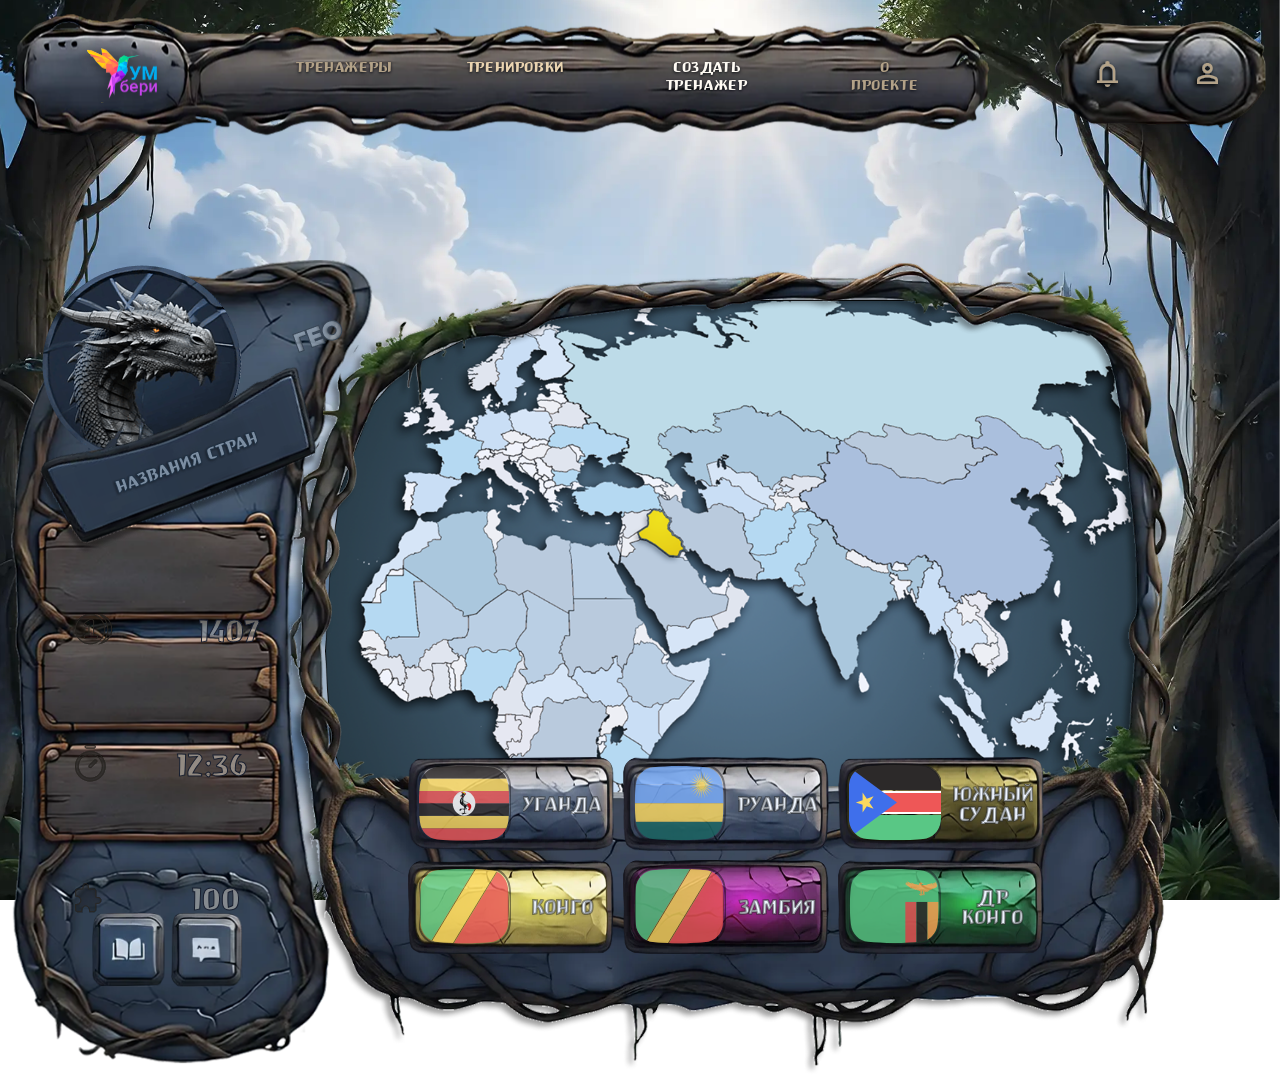
==== index.html @ 072aae8a "finish" ====
<!DOCTYPE html>
<html lang="ru">

<head>
  <meta charset="UTF-8" />
  <meta name="viewport" content="width=device-width, initial-scale=1.0" />
  <title>Умбери | Тестовая верстка</title>
  <link rel="stylesheet" href="assets/style/style.css" />
</head>

<body>
  <div class="quiz-screen" data-screen="country-quiz" data-correct-public-id="0jap-C4Zb2-nXga"
    data-question-label="Демократическая Республика Конго">
    <img class="quiz-screen__background" src="assets/images/fon.png" alt="" aria-hidden="true" />

    <header class="header" role="banner">
      <div class="header_brand">
        <a class="header_logo" href="#" aria-label="На главную">
          <img class="header_logo_image" src="assets/images/logo.svg" alt="Умбери" />
        </a>
        <nav class="header_nav" aria-label="Главное меню">
          <ul class="header_menu">
            <li class="menu_item"><a class="menu_link" href="#">Тренажеры</a></li>
            <li class="menu_item"><a class="menu_link" href="#">Тренировки</a></li>
            <li class="menu_item"><a class="menu_link" href="#">Создать тренажер</a></li>
            <li class="menu_item"><a class="menu_link" href="#">О проекте</a></li>
          </ul>
        </nav>
      </div>


      <div class="header_actions" aria-label="Пользовательские действия">
        <a href="#" class="icon_btn icon_btn_bell" type="button" aria-label="Уведомления">
          <img class="icon_btn_img" src="assets/images/notification.svg" alt="" aria-hidden="true" />
        </a>
        <a href="#" class="icon_btn icon_btn_profile" type="button" aria-label="Профиль">
          <img class="icon_btn_img" src="assets/images/user_icon.svg" alt="" aria-hidden="true" />
        </a>
      </div>
    </header>

    <main class="main_layout" role="main">
      <aside class="sidebar" aria-label="Информационная панель">
        <div class="card" aria-label="Логотип раздела">
          <div class="card_left">
            <img class="card_badge" src="assets/images/sidebar_logo.png" />
          </div>
        </div>
        <section class="metrics" aria-label="Показатели">
          <ul class="metrics_list">
            <li class="metrics_item">
              <span class="metrics_label"><img src="assets/images/sidebar_icon1.svg" alt=""></span>
              <span class="metrics_value">1407</span>
            </li>
            <li class="metrics_item">
              <span class="metrics_label"><img src="assets/images/sidebar_icon2.svg" alt=""></span>
              <span class="metrics_value">12:36</span>
            </li>
            <li class="metrics_item">
              <span class="metrics_label"><img src="assets/images/sidebar_icon3.svg" alt=""></span>
              <span class="metrics_value">100</span>
            </li>
          </ul>
        </section>

        <div class="sidebar_controls" aria-label="Дополнительные действия">
          <a href="#" class="sidebar_btn"><img src="assets/images/sibebar_bottom_img1.svg" alt=""><img
              src="assets/images/sibebar_bottom_img1-hover.svg" alt=""><img
              src="assets/images/sibebar_bottom_img1-active.svg" alt=""></a>
          <a href="#" class="sidebar_btn"><img src="assets/images/sibebar_bottom_img2.svg" alt=""><img
              src="assets/images/sibebar_bottom_img2-hover.svg" alt=""> <img
              src="assets/images/sibebar_bottom_img2-active.svg" alt=""></a>
        </div>
      </aside>

      <section class="main_panel" aria-label="Игровая зона">
        <div class="map" aria-label="Карта мира">
          <img class="map_image" src="assets/images/map.png" alt="Карта мира" />
        </div>
        <img src="assets/images/content_blog.png" alt="" class="content_image" aria-hidden="true" />
        <div class="answers" aria-labelledby="answersTitle">
          <h2 class="answers_title" id="answersTitle">Выберите правильный ответ</h2>
          <p class="answers_status" id="answerStatus" aria-live="polite"></p>
          <div class="answers_grid answer-grid" id="answerGrid" role="listbox" aria-label="Варианты ответа"></div>
        </div>
      </section>
    </main>
  </div>

  <script src="assets/js/main.js" defer></script>
</body>

</html>
---- assets/style/style.css ----
*,
*::before,
*::after {
  box-sizing: border-box;
}

:root {
  --font-title: "Cinzel", "Times New Roman", serif;
  --font-body: "Exo 2", "Trebuchet MS", sans-serif;
  --focus: #9fd5ff;
  --shadow-soft: 0 8px 24px rgba(8, 14, 25, 0.34);
  --shadow-hard: 0 16px 34px rgba(4, 8, 16, 0.46);
  --ink-900: #111927;
  --ink-700: #203252;
  --sky-50: #e8f4ff;
  --sky-100: #c9def5;
  --gold-200: #d9c190;
  --gold-300: #f0d7a6;
  --good-700: #0f7659;
  --good-500: #2dbf85;
  --bad-700: #6d1e5f;
  --bad-500: #be4b95;
}

/* Local Hayate font (placed in assets/fonts/Hayate Regular/) */
@font-face {
  font-family: 'Hayate';
  src: url('../fonts/Hayate Regular/Hayate Regular.ttf') format('truetype');
  font-weight: 400 700;
  font-style: normal;
  font-display: swap;
}

@font-face {
  font-family: 'Axiforma-Black';
  src: url('../fonts/Axiforma-Black/Axiforma-Black.otf') format('truetype');
  font-weight: 400 700;
  font-style: normal;
  font-display: swap;
}


html,
body {
  margin: 0;
  min-height: 100%;
}

body {
  font-family: var(--font-body);
  color: var(--sky-50);

}



.quiz_screen {
  position: relative;
  isolation: isolate;
  min-height: 100%;
  overflow: hidden;
  padding: 18px 18px 20px;
  position: relative;
}

.quiz-screen__background {
  position: absolute;
  inset: 0;
  z-index: -2;
  width: 100%;
  height: 100%;
  object-fit: cover;
  object-position: center;
}


.header {
  position: relative;
  margin: 0 auto;
  align-items: center;
  display: flex;
  justify-content: space-between;
  gap: 24px;
  padding: 14px;
  max-width: 1660px;
}



.header>* {
  position: relative;
  z-index: 1;
}

.header_brand {
  display: flex;
  padding-left: 14px;
  background: url(../images/menu_left.png) no-repeat center left;
  background-size: 100% 100%;
  width: calc(100% - 275px);
  height: 100%;
  min-height: 123px;
  gap: 78px;

}

@media (max-width:1489px) {
  .header_brand {
    gap: 49px;
  }
}

.header_logo {
  display: inline-flex;
  align-items: center;
  justify-content: center;
  width: 250px;
  text-decoration: none;
  border-radius: 8px;
}

.header_logo_image {
  width: 70px;
  height: 56px;
  object-fit: contain;
  filter: drop-shadow(0 3px 6px rgba(0, 0, 0, 0.45));
}

.header_nav {
  display: flex;
  align-items: center;
  justify-content: center;
  padding: 0;
  width: 100%;
  transform: none;
}

.header_logo:focus-visible,
.menu_link:focus-visible,
.icon_btn:focus-visible,
.sidebar-action-button:focus-visible,
.answer-button:focus-visible {
  outline: 2px solid var(--focus);
  outline-offset: 2px;
}

.header_menu {
  list-style: none;
  margin: 0;
  padding: 0;
  display: flex;
  justify-content: space-between;
  gap: 12px;
  width: 100%;
  padding-right: 70px;
}

@media (max-width:1489px) {
  .header_menu {
    padding-right: 40px;
  }
}

.menu_item:nth-child(3) .menu_link {
  color: #FFFBF4;
}

.menu_item:nth-child(2) .menu_link {
  color: #EAD4B1;
}

.menu_link {
  display: inline-flex;
  align-items: center;
  justify-content: center;
  min-height: 36px;
  padding: 26px 40px;
  border: 1px solid transparent;
  text-decoration: none;
  font-family: 'Hayate', var(--font-title);
  font-size: 15px;
  font-weight: 400;
  line-height: 1.2;
  letter-spacing: 0.04em;
  text-transform: uppercase;
  color: #B3A288;
  text-shadow: 0 1px 3px rgba(3, 6, 12, 0.9);
  transition: color 140ms ease, border-color 140ms ease, transform 140ms ease;
  text-align: center;
  text-align: center;
  font-size: 15px;
  font-style: normal;
  font-weight: 400;

}


@media (max-width:1489px) {
  .menu_link {
    padding: 26px 30px;
  }
}

.menu_link:hover {
  color: #f2dfb8;
}

.header_actions {
  display: flex;
  align-items: center;
  justify-content: center;
  justify-self: end;
  width: auto;
  height: auto;
  margin-right: 0;
  transform: none;
  background: url('../images/menu_right.png');
  background-size: 100% 100%;
  width: 211px;
  height: 109px;
}

.icon_btn,
.sidebar-action-button {
  position: relative;
  border: 0;
  cursor: pointer;
  transition: transform 140ms ease, filter 140ms ease, box-shadow 140ms ease;

}

.icon_btn {
  display: flex;
  width: 30px;
  height: 30px;
  border-radius: 50%;
  border: 0;
  background: transparent;
  box-shadow: none;
  width: 90px;
  height: 90px;
  align-items: center;
  justify-content: center;
}

.icon_btn.icon_btn_bell {
  padding-right: 21px;
}

.icon_btn:hover,
.sidebar-action-button:hover {
  transform: translateY(-1px);
  filter: saturate(1.08);
}

.icon_btn:active,
.sidebar-action-button:active {
  transform: translateY(1px);
}

.main_layout {
  margin: 0 auto;
  display: flex;
  justify-content: center;
  align-items: start;
  margin-top: 109px;
  max-width: 1523px;
}

.sidebar,
.main_panel {
  position: relative;
  border: 0;
  border-radius: 0;
  background: transparent;
  box-shadow: none;
  backdrop-filter: none;
}

.sidebar {
  justify-self: center;
  width: calc(29% - 10px);
  aspect-ratio: 424 / 944;
  background: url("../images/sidebar.png") center / 100% 100% no-repeat;
}

.card {
  padding: 0;
  border: 0;
  background: transparent;
  transform: none;
  box-shadow: none;
  overflow: visible;
}

.card_badge {
  position: relative;
  display: block;
  margin: 0 auto;
  max-width: 100%;
  top: -22px;
}

.card_badge img {
  display: block;
  width: 100%;
}

.card_title {
  display: none;
}

.card_value {
  display: none;
}

.quiz-sidebar-actions__background {
  position: absolute;
  inset: 0;
  width: 100%;
  height: 100%;
  object-fit: contain;
  pointer-events: none;
  z-index: 0;
}

.quiz-sidebar-actions__title {
  position: absolute;
  left: 11%;
  right: 11%;
  bottom: 32%;
  margin: 0;
  text-align: center;
  font-family: var(--font-title);
  font-size: 25px;
  font-weight: 700;
  line-height: 1.05;
  letter-spacing: 0.04em;
  text-transform: uppercase;
  color: #7f98bc;
  text-shadow: 0 2px 6px rgba(2, 8, 18, 0.8);
  z-index: 1;
}

.quiz-sidebar-actions__value {
  position: absolute;
  width: 1px;
  height: 1px;
  margin: -1px;
  padding: 0;
  overflow: hidden;
  clip: rect(0 0 0 0);
  clip-path: inset(50%);
  border: 0;
  white-space: nowrap;
}

.metrics_list {
  list-style: none;
  padding-top: 0;
  margin-top: -10px;
  padding-left: 64px;
  display: flex;
  gap: 21px;
  flex-direction: column;
}

.metrics_item {
  min-height: 113px;
  width: 100%;
  display: flex;
  align-items: center;
  justify-content: space-between;
}

.metrics_item:last-child {
  max-width: 165px;
}

.metrics_item:nth-child(2) {
  max-width: 172px;
}

.metrics_item:first-child {
  max-width: 184px;
}


.metrics_label {
  font-size: 10px;
  text-transform: uppercase;
  letter-spacing: 0.07em;
  color: #8696af;
}

.metrics_value {
  color: rgba(255, 247, 233, 0.40);
  text-align: center;
  -webkit-text-stroke-width: 1px;
  -webkit-text-stroke-color: #181F2F;
  font-family: 'Hayate';
  font-size: 32px;
  font-style: normal;
  font-weight: 400;
  line-height: 18px;
  /* 56.25% */
  letter-spacing: 0.1px;
}



.sidebar_controls {
  position: absolute;
  left: 0%;
  right: 0%;
  bottom: 9.6%;
  display: flex;
  gap: 6px;
  align-items: center;
  margin: 0 auto;
  justify-content: center;
  padding-right: 49px;
  width: auto;
  max-width: 200px;
}

.sidebar-action-button {
  flex: 1;
  min-height: 54px;
  border-radius: 11px;
  border: 1px solid rgba(186, 197, 217, 0.44);
  background:
    radial-gradient(circle at 26% 20%, rgba(255, 255, 255, 0.22), transparent 45%),
    linear-gradient(180deg, rgba(74, 100, 146, 0.88), rgba(36, 54, 85, 0.94));
  box-shadow: inset 0 1px 0 rgba(230, 240, 255, 0.28), var(--shadow-soft);
  position: relative;
}

.sidebar_btn {
  flex: 1;
  display: flex;
  align-items: center;
  justify-content: center;
  cursor: pointer;
  position: relative;
}

.sidebar_btn img {
  display: none;
  width: 100%;
  height: auto;
}

.sidebar_btn img:first-child {
  display: block;
}

.sidebar_btn:hover img:first-child {
  display: none;
}

.sidebar_btn:hover img:nth-child(2) {
  display: block;
  filter:
    drop-shadow(0 0 1px #0091ff4e) drop-shadow(0 0 10px #0091ff6f) drop-shadow(0 0 1px #61baff2f);
}

.sidebar_btn:active img:first-child,
.sidebar_btn:active img:nth-child(2) {
  display: none;
}

.sidebar_btn:active img:nth-child(3) {
  display: block;
  filter:
    drop-shadow(0 0 5px #0090ff) drop-shadow(0 0 10px #0090ff) drop-shadow(0 0 20px #0090ff);
}

.main_panel {
  width: 70%;
  position: relative;
  left: -95px;
}

.map {
  border-radius: 24px;
  overflow: hidden;
  border: 0;
  position: absolute;
  top: 40px;
  left: 47px;
}

.content_image {
  position: relative;
  z-index: 2;
  width: 100%;
}

.map_image {
  display: block;
  width: 96%;
}


.answers {
  position: absolute;
  bottom: 0;
  background: transparent;
  z-index: 2;
  max-width: calc(100% - 260px);
  margin: 0 auto;
  left: 0;
  right: 0;
}

.answers_title {
  position: absolute;
  width: 1px;
  height: 1px;
  margin: -1px;
  padding: 0;
  overflow: hidden;
  clip: rect(0 0 0 0);
  clip-path: inset(50%);
  border: 0;
  white-space: nowrap;
}

.answers_status {
  min-height: 20px;
  margin: 0 0 6px 4px;
  font-size: 13px;
  font-weight: 500;
  color: #d3e4ff;
  text-shadow: 0 1px 4px rgba(0, 0, 0, 0.56);
}

.answers_status.correct {
  color: #b3ffd8;
  font-weight: 700;
}

.answers_status.incorrect {
  color: #ffbbeb;
  font-weight: 700;
}

.answers_grid {
  display: grid;
  grid-template-columns: repeat(3, minmax(0, 1fr));
  gap: 9px;
  padding-bottom: 126px;
}

.answer-grid--locked {
  cursor: default;
}

.answer-button {
  position: relative;
  display: flex;
  padding: 6px 11px 7px 11px;
  align-items: center;
  gap: 12px;
  width: 100%;
  max-height: 96px;
  background-image: var(--answer-bg-image);
  background-size: 100% 100%;
  background-position: center;
  background-repeat: no-repeat;
  background-color: transparent;
  outline: 0;
  border: 0;
  color: #ecf4ff;
  cursor: pointer;
  text-align: left;
  transition:
    transform 140ms ease,
    filter 140ms ease,
    border-color 140ms ease,
    box-shadow 140ms ease;
  color: #E4EFFF;
  text-align: center;
  text-shadow: -1px 1px 4px rgba(0, 0, 0, 0.85);
  -webkit-text-stroke-width: 1px;
  -webkit-text-stroke-color: #191E27;
  font-size: 20px;
  font-style: normal;
  border-radius: 16px;
  font-weight: 400;
}

.answer-button {
  text-shadow: -1px 1px 4px rgba(0, 0, 0, 0.85);
  -webkit-text-stroke-width: 2px;
  -webkit-text-stroke-color: #B9AA00;
}

.answer-button__flag {
  width: 95px;
  height: 81px;
  border-radius: 10px;
  display: flex;
  align-items: center;
  justify-content: center;
  overflow: hidden;
}

.answer-button__flag-image {
  width: 100%;
  height: 100%;
  object-fit: cover;
}

.answer-button__flag-image--hidden {
  display: none;
}

.answer-button__content {
  text-align: center;
  gap: 1px;
  width: 45%;
  min-width: 0;
}

.answer-button__text {
  display: block;
  font-family: 'Hayate', var(--font-title);
  font-size: 14px;
  font-weight: 600;
  line-height: 1.05;
  letter-spacing: 0.03em;
  text-transform: uppercase;
  color: #eef5ff;
  white-space: normal;
  display: -webkit-box;
  -webkit-line-clamp: 2;
  -webkit-box-orient: vertical;
  overflow: hidden;
  text-overflow: ellipsis;
  text-shadow: -1px 1px 4px rgba(0, 0, 0, 0.2);
  -webkit-text-stroke-width: 2px;
  -webkit-text-stroke-color: #30313282;
  font-family: Hayate;
  font-size: 20px;
  font-style: normal;
  font-weight: 400;
  line-height: var(--Static-Label-Large-Line-Height, 20px);
  /* 100% */
  letter-spacing: var(--Static-Label-Large-Tracking, 0.1px);
}

.answer-button__description {
  display: none;
}

.answer-button--default {
  transform: translateY(0);
}

.answer-button--hovered:not(.answer-button--active):not(.answer-button--correct):not(.answer-button--incorrect):not(.answer-button--disabled) {
  filter: brightness(1.15);
  transform: translateY(-2px);
}

.answer-button--active {}

.answer-button--correct {
  border-color: rgba(120, 243, 190, 0.62);
}

.answer-button--incorrect {
  border-color: rgba(255, 150, 234, 0.58);
}

.answer-button--disabled {
  opacity: 0.7;
}


.answer-button:disabled {
  cursor: default;
}
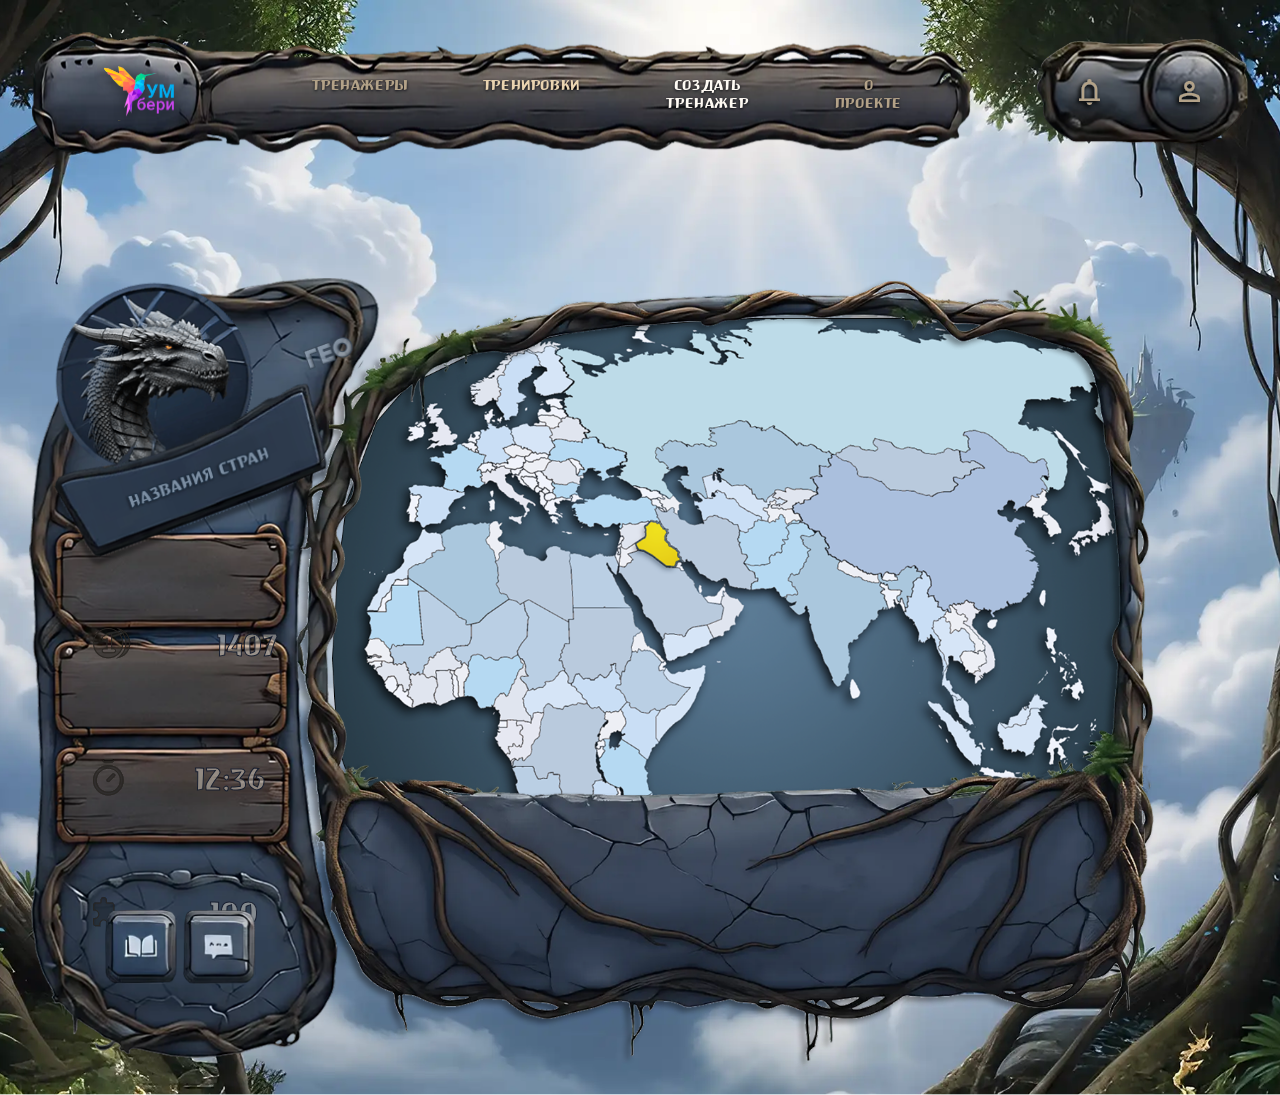
==== commit b132cbb9: "finish" ====
--- a/index.html
+++ b/index.html
@@ -9,8 +9,7 @@
 </head>
 
 <body>
-  <div class="quiz-screen" data-screen="country-quiz" data-correct-public-id="0jap-C4Zb2-nXga"
-    data-question-label="Демократическая Республика Конго">
+  <div class="quiz_screen" data-question-label="Демократическая Республика Конго">
     <img class="quiz-screen__background" src="assets/images/fon.png" alt="" aria-hidden="true" />
 
     <header class="header" role="banner">
@@ -86,7 +85,6 @@
       </section>
     </main>
   </div>
-
   <script src="assets/js/main.js" defer></script>
 </body>
 
--- a/assets/style/style.css
+++ b/assets/style/style.css
@@ -49,11 +49,7 @@
 body {
   font-family: var(--font-body);
   color: var(--sky-50);
-
-}
-
-
-
+}
 .quiz_screen {
   position: relative;
   isolation: isolate;
@@ -62,7 +58,6 @@
   padding: 18px 18px 20px;
   position: relative;
 }
-
 .quiz-screen__background {
   position: absolute;
   inset: 0;
